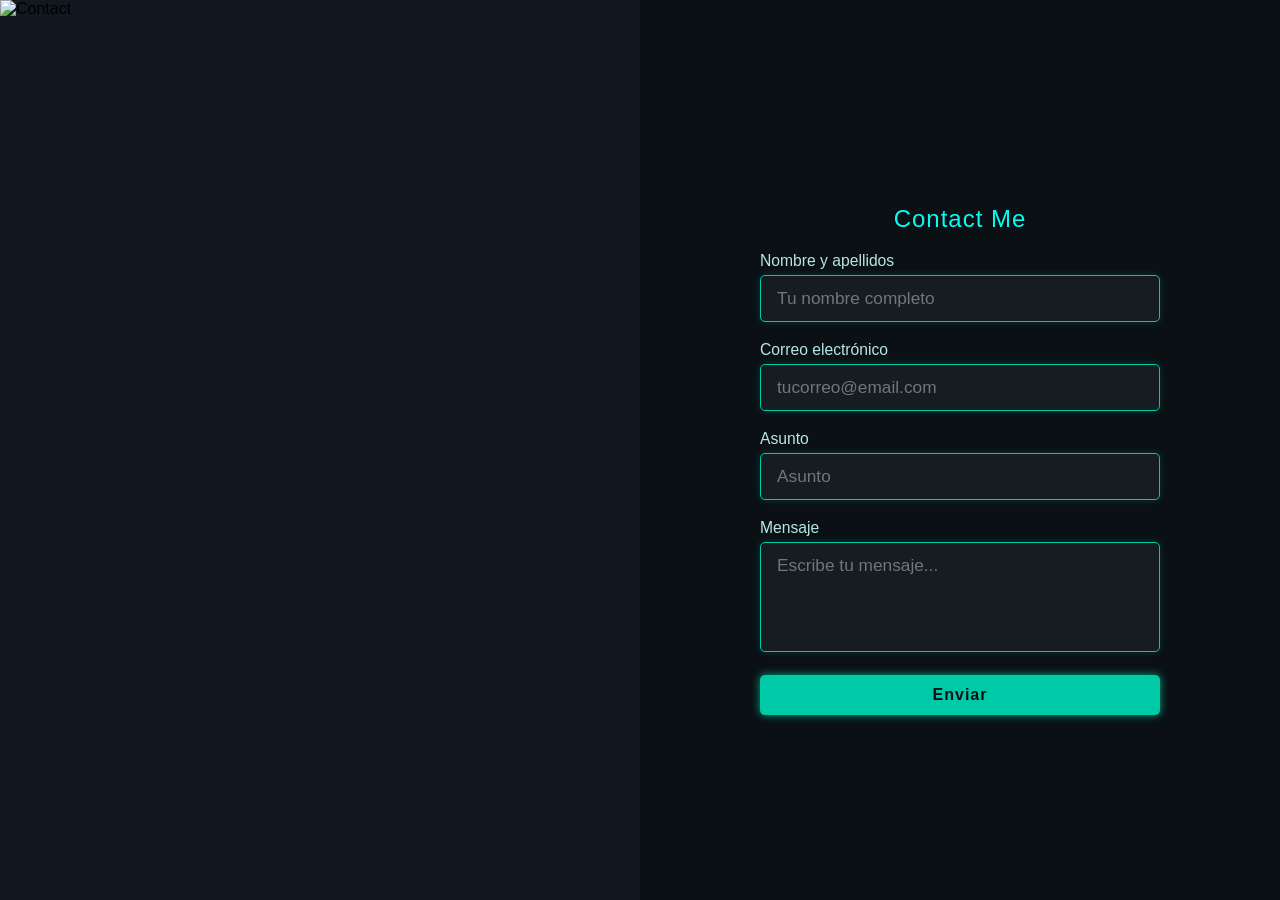
==== ContactMe.html @ 6dc74441 "retocar projecte i poner imagenes de contenido ya" ====
<!DOCTYPE html>
<html lang="en">
<head>
    <meta charset="UTF-8">
    <meta name="viewport" content="width=device-width, initial-scale=1.0">
    <title>Contact Me</title>
    <link rel="stylesheet" href="styleContactMe.css">
</head>
<body>
    <div class="contact-container">
        <div class="contact-image">
            <!-- Cambia la ruta de la imagen si lo deseas -->
            <img src="IMG-references/logos/contact-image.jpg" alt="Contact" />
        </div>
        <div class="contact-form-wrapper">
            <form class="contact-form" autocomplete="on">
                <h2>Contact Me</h2>
                <label for="name">Nombre y apellidos</label>
                <input type="text" id="name" name="name" required placeholder="Tu nombre completo">

                <label for="email">Correo electrónico</label>
                <input type="email" id="email" name="email" required placeholder="tucorreo@email.com">

                <label for="subject">Asunto</label>
                <input type="text" id="subject" name="subject" required placeholder="Asunto">

                <label for="message">Mensaje</label>
                <textarea id="message" name="message" rows="4" required placeholder="Escribe tu mensaje..."></textarea>

                <button type="submit">Enviar</button>
            </form>
        </div>
    </div>
</body>
</html>
---- styleContactMe.css ----
body {
	min-height: 100vh;
	margin: 0;
	padding: 0;
	font-family: 'Segoe UI', Arial, sans-serif;
	background: #0a1014;
	display: flex;
	align-items: center;
	justify-content: center;
}

.contact-container {
	display: flex;
	width: 100vw;
	height: 100vh;
	min-height: 100vh;
	max-width: 100vw;
	background: none;
	border-radius: 0;
	box-shadow: none;
	overflow: hidden;
}

.contact-image {
	flex: 1 1 50%;
	display: flex;
	align-items: stretch;
	justify-content: stretch;
	background: #11181f;
	min-width: 0;
	min-height: 0;
}
.contact-image img {
	width: 100%;
	height: 100%;
	object-fit: cover;
	border-radius: 0;
}

.contact-form-wrapper {
	flex: 1 1 50%;
	display: flex;
	align-items: center;
	justify-content: center;
	padding: 0;
	background: #0a1014;
}

.contact-form {
	width: 100%;
	max-width: 400px;
	background: none;
	padding: 0;
	border-radius: 0;
	box-shadow: none;
	margin: 0 2vw;
}
.contact-form h2 {
	margin-bottom: 1.2rem;
	font-size: 1.5rem;
	font-weight: 500;
	text-align: center;
	color: #00fff0;
	letter-spacing: 1px;
}
.contact-form label {
	display: block;
	margin-bottom: 0.3rem;
	font-size: 0.98rem;
	color: #b8e6e6;
}
.contact-form input,
.contact-form textarea {
	box-sizing: border-box;
	width: 100%;
	padding: 0.75rem 1rem;
	margin-bottom: 1.2rem;
	border: 1px solid #00c9a7;
	border-radius: 5px;
	font-size: 1.08rem;
	background: #151c22;
	color: #fff;
	resize: none;
	transition: border 0.2s, box-shadow 0.2s;
	box-shadow: 0 0 8px 0 #00c9a733;
}

.contact-form textarea {
	min-height: 110px;
	max-height: 260px;
	font-family: inherit;
}
.contact-form input:focus,
.contact-form textarea:focus {
	border: 1.5px solid #00fff0;
	outline: none;
	box-shadow: 0 0 12px 0 #00fff088;
}
.contact-form button {
	width: 100%;
	padding: 0.7rem;
	background: #00c9a7;
	color: #0a1014;
	border: none;
	border-radius: 5px;
	font-size: 1rem;
	cursor: pointer;
	font-weight: 600;
	letter-spacing: 1px;
	transition: background 0.2s, color 0.2s, box-shadow 0.2s;
	box-shadow: 0 0 8px 0 #00c9a7cc;
}
.contact-form button:hover {
	background: #00fff0;
	color: #151c22;
	box-shadow: 0 0 16px 0 #00fff0cc;
}

@media (max-width: 800px) {
	.contact-container {
		flex-direction: column;
		min-height: 600px;
		width: 100vw;
		height: auto;
	}
	.contact-image, .contact-form-wrapper {
		flex: none;
		width: 100vw;
		min-height: 180px;
		height: 32vh;
		max-height: 240px;
	}
	.contact-form-wrapper {
		padding: 1.2rem 0.2rem;
		margin: 0;
		background: #0a1014;
	}
	.contact-form {
		margin: 0 auto;
		max-width: 98vw;
		padding: 1.2rem 0.5rem;
		border-radius: 0;
	}
	.contact-form h2 {
		font-size: 1.2rem;
		margin-bottom: 1rem;
	}
	.contact-form label {
		font-size: 0.98rem;
	}
	.contact-form input,
	.contact-form textarea {
		font-size: 1rem;
		padding: 0.6rem 0.7rem;
		margin-bottom: 1rem;
	}
	.contact-form textarea {
		min-height: 80px;
		max-height: 180px;
	}
	.contact-form button {
		font-size: 1rem;
		padding: 0.7rem;
	}
}
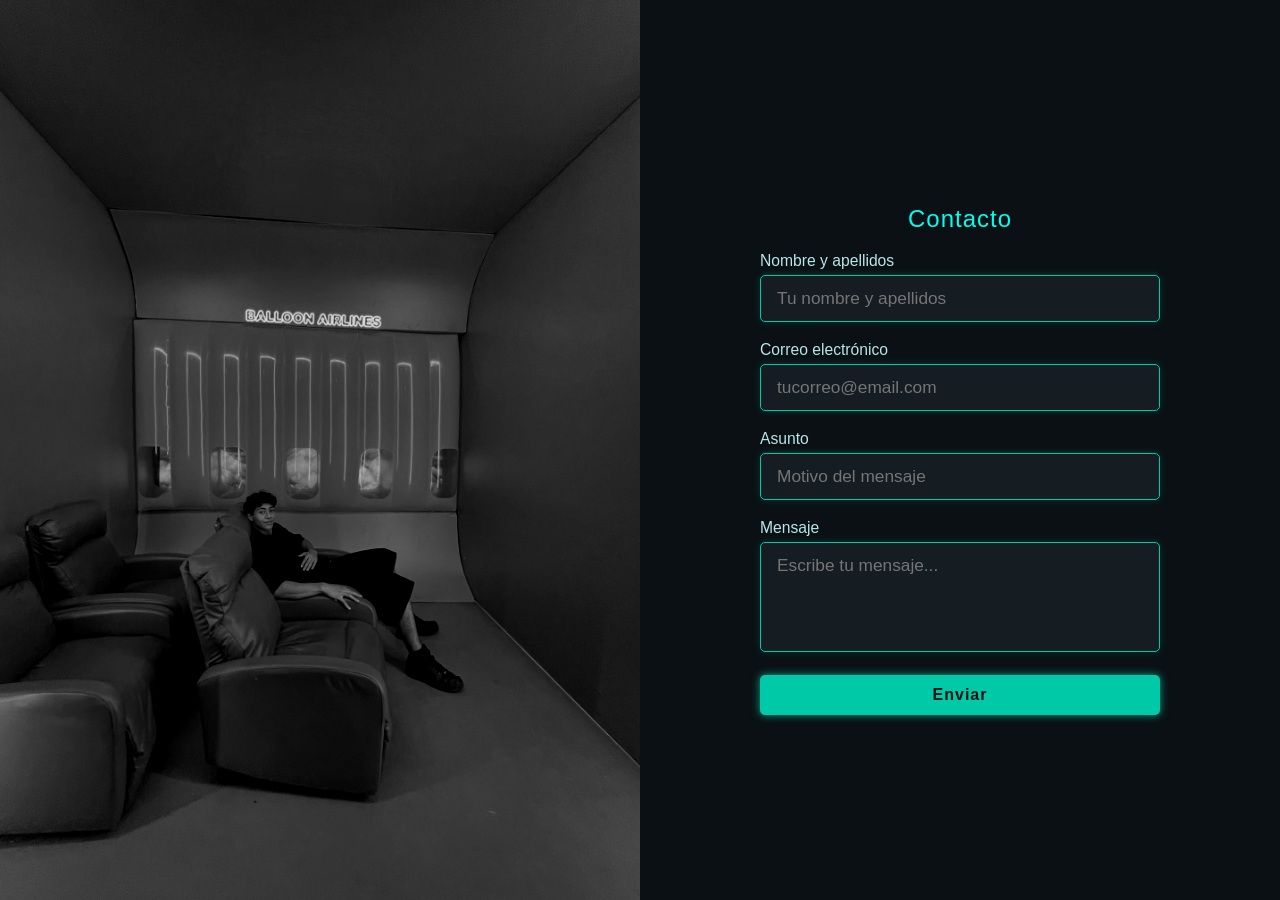
==== commit cc17f9d6: "resultat final" ====
--- a/ContactMe.html
+++ b/ContactMe.html
@@ -1,28 +1,28 @@
 <!DOCTYPE html>
-<html lang="en">
+<html lang="es">
 <head>
     <meta charset="UTF-8">
     <meta name="viewport" content="width=device-width, initial-scale=1.0">
-    <title>Contact Me</title>
+    <title>Contacto</title>
     <link rel="stylesheet" href="styleContactMe.css">
 </head>
 <body>
     <div class="contact-container">
         <div class="contact-image">
             <!-- Cambia la ruta de la imagen si lo deseas -->
-            <img src="IMG-references/logos/contact-image.jpg" alt="Contact" />
+            <img src="IMG-references/me/image.jpg" alt="Contact" />
         </div>
         <div class="contact-form-wrapper">
             <form class="contact-form" autocomplete="on">
-                <h2>Contact Me</h2>
+                <h2>Contacto</h2>
                 <label for="name">Nombre y apellidos</label>
-                <input type="text" id="name" name="name" required placeholder="Tu nombre completo">
+                <input type="text" id="name" name="name" required placeholder="Tu nombre y apellidos">
 
                 <label for="email">Correo electrónico</label>
                 <input type="email" id="email" name="email" required placeholder="tucorreo@email.com">
 
                 <label for="subject">Asunto</label>
-                <input type="text" id="subject" name="subject" required placeholder="Asunto">
+                <input type="text" id="subject" name="subject" required placeholder="Motivo del mensaje">
 
                 <label for="message">Mensaje</label>
                 <textarea id="message" name="message" rows="4" required placeholder="Escribe tu mensaje..."></textarea>
--- a/styleContactMe.css
+++ b/styleContactMe.css
@@ -30,11 +30,13 @@
 	min-width: 0;
 	min-height: 0;
 }
+
 .contact-image img {
 	width: 100%;
 	height: 100%;
 	object-fit: cover;
 	border-radius: 0;
+  filter: grayscale(100%) hue-rotate(180deg) brightness(80%) contrast(120%);
 }
 
 .contact-form-wrapper {
@@ -55,6 +57,7 @@
 	box-shadow: none;
 	margin: 0 2vw;
 }
+
 .contact-form h2 {
 	margin-bottom: 1.2rem;
 	font-size: 1.5rem;
@@ -63,12 +66,14 @@
 	color: #00fff0;
 	letter-spacing: 1px;
 }
+
 .contact-form label {
 	display: block;
 	margin-bottom: 0.3rem;
 	font-size: 0.98rem;
 	color: #b8e6e6;
 }
+
 .contact-form input,
 .contact-form textarea {
 	box-sizing: border-box;
@@ -90,12 +95,14 @@
 	max-height: 260px;
 	font-family: inherit;
 }
+
 .contact-form input:focus,
 .contact-form textarea:focus {
 	border: 1.5px solid #00fff0;
 	outline: none;
 	box-shadow: 0 0 12px 0 #00fff088;
 }
+
 .contact-form button {
 	width: 100%;
 	padding: 0.7rem;
@@ -110,6 +117,7 @@
 	transition: background 0.2s, color 0.2s, box-shadow 0.2s;
 	box-shadow: 0 0 8px 0 #00c9a7cc;
 }
+
 .contact-form button:hover {
 	background: #00fff0;
 	color: #151c22;
@@ -123,43 +131,52 @@
 		width: 100vw;
 		height: auto;
 	}
-	.contact-image, .contact-form-wrapper {
+
+	.contact-image,
+	.contact-form-wrapper {
 		flex: none;
 		width: 100vw;
 		min-height: 180px;
 		height: 32vh;
 		max-height: 240px;
 	}
+
 	.contact-form-wrapper {
 		padding: 1.2rem 0.2rem;
 		margin: 0;
 		background: #0a1014;
 	}
+
 	.contact-form {
 		margin: 0 auto;
 		max-width: 98vw;
 		padding: 1.2rem 0.5rem;
 		border-radius: 0;
 	}
+
 	.contact-form h2 {
 		font-size: 1.2rem;
 		margin-bottom: 1rem;
 	}
+
 	.contact-form label {
 		font-size: 0.98rem;
 	}
+
 	.contact-form input,
 	.contact-form textarea {
 		font-size: 1rem;
 		padding: 0.6rem 0.7rem;
 		margin-bottom: 1rem;
 	}
+
 	.contact-form textarea {
 		min-height: 80px;
 		max-height: 180px;
 	}
+
 	.contact-form button {
 		font-size: 1rem;
 		padding: 0.7rem;
 	}
-}
+}
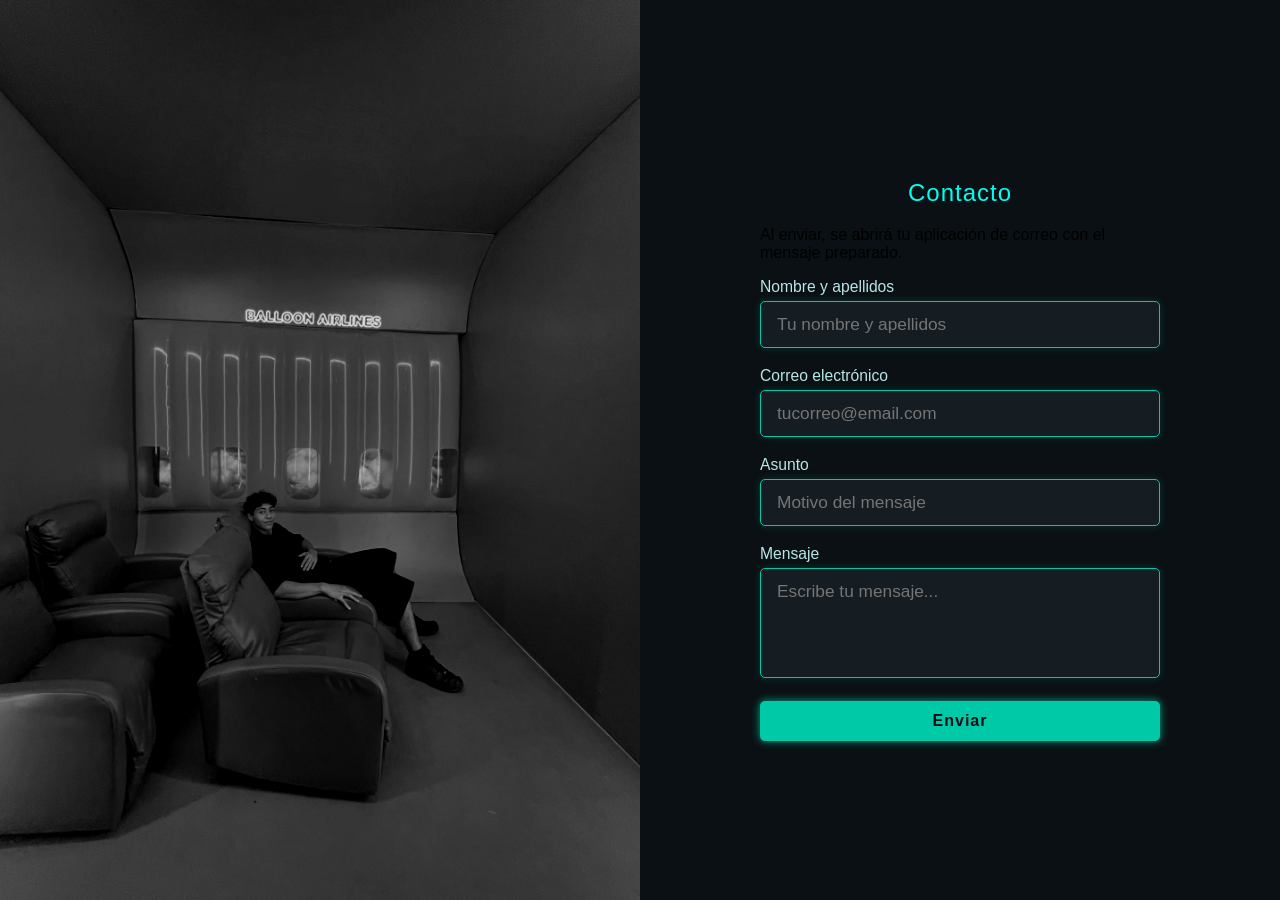
==== commit 610ec829: "refactori compatibilidad con github pages" ====
--- a/ContactMe.html
+++ b/ContactMe.html
@@ -13,8 +13,9 @@
             <img src="IMG-references/me/image.jpg" alt="Contact" />
         </div>
         <div class="contact-form-wrapper">
-            <form class="contact-form" autocomplete="on">
+            <form class="contact-form" id="contact-form" autocomplete="on">
                 <h2>Contacto</h2>
+                <p>Al enviar, se abrirá tu aplicación de correo con el mensaje preparado.</p>
                 <label for="name">Nombre y apellidos</label>
                 <input type="text" id="name" name="name" required placeholder="Tu nombre y apellidos">
 
@@ -28,8 +29,34 @@
                 <textarea id="message" name="message" rows="4" required placeholder="Escribe tu mensaje..."></textarea>
 
                 <button type="submit">Enviar</button>
+                <p id="form-status" role="status" aria-live="polite" hidden></p>
             </form>
         </div>
     </div>
+    <script>
+        document.getElementById('contact-form').addEventListener('submit', function (event) {
+            event.preventDefault();
+
+            const form = event.currentTarget;
+            const formData = new FormData(form);
+            const name = formData.get('name').toString().trim();
+            const email = formData.get('email').toString().trim();
+            const subject = formData.get('subject').toString().trim();
+            const message = formData.get('message').toString().trim();
+            const body = [
+                `Nombre y apellidos: ${name}`,
+                `Correo electrónico: ${email}`,
+                `Asunto: ${subject}`,
+                '',
+                message
+            ].join('\n');
+            const mailto = `mailto:ayoubechilah@gmail.com?subject=${encodeURIComponent(subject)}&body=${encodeURIComponent(body)}`;
+
+            const status = document.getElementById('form-status');
+            status.textContent = 'Si no se abre tu aplicación de correo, escribe a ayoubechilah@gmail.com.';
+            status.hidden = false;
+            window.location.href = mailto;
+        });
+    </script>
 </body>
 </html>
